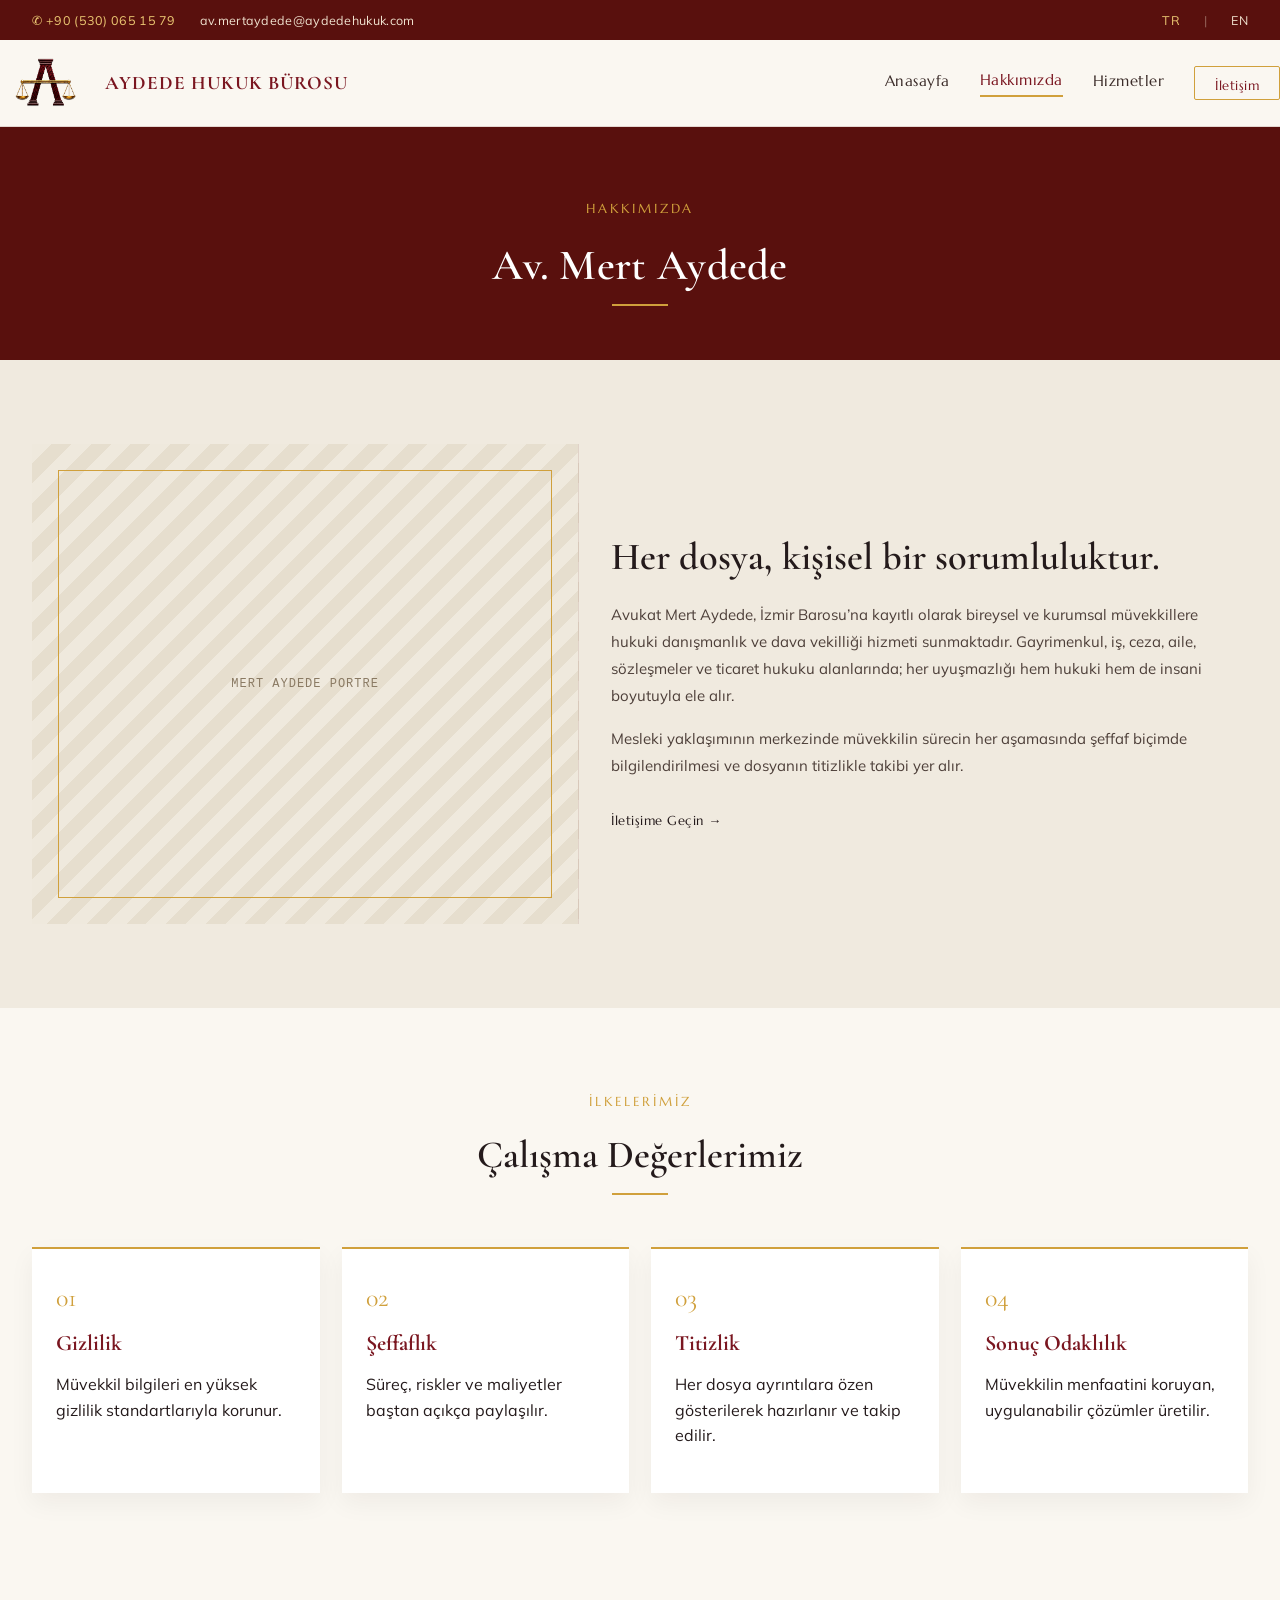
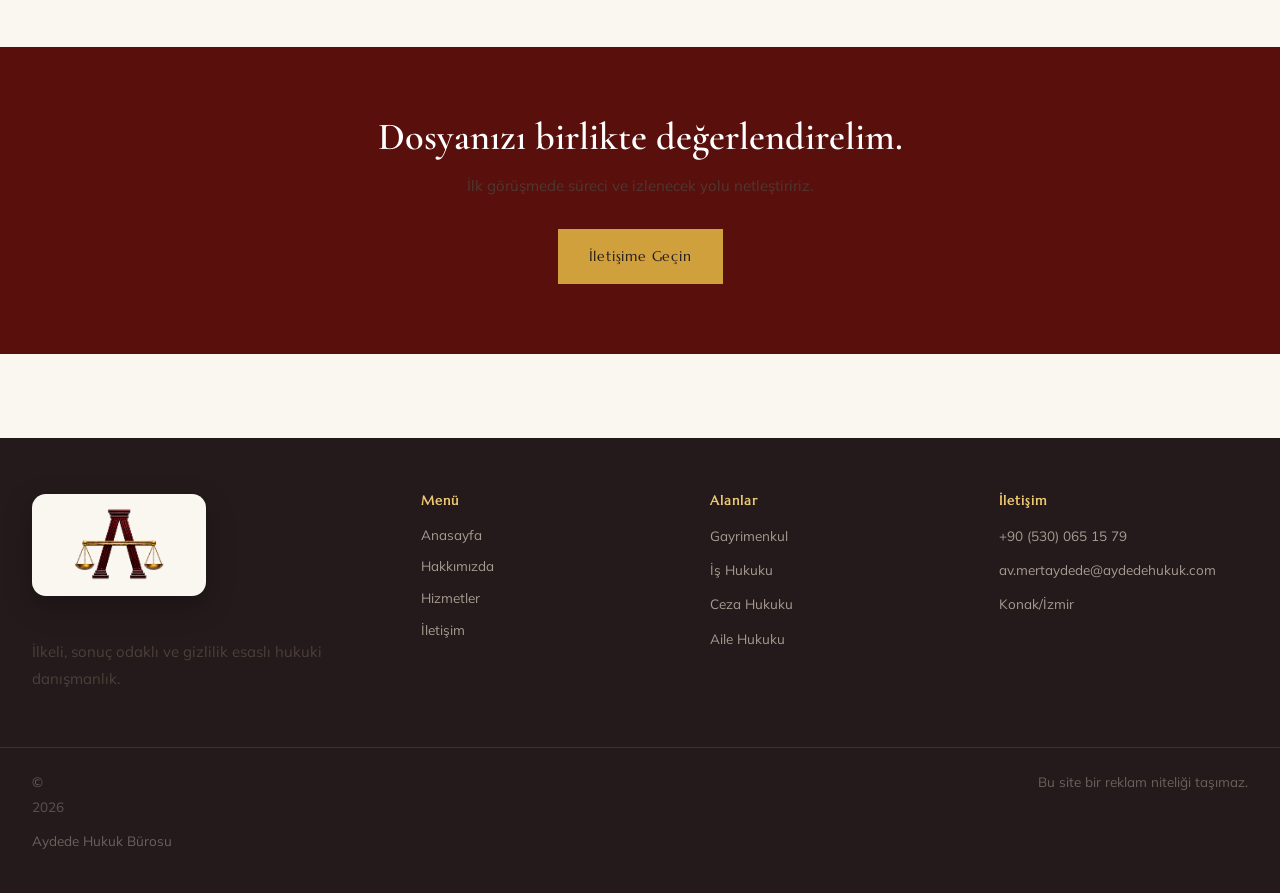
==== hakkimizda.html @ 03d7a8a7 "Refresh header/footer branding and add hero background - Footer logo: switch to the plain emblem (lo" ====
<!DOCTYPE html>
<html lang="tr">
  <head>
    <meta charset="UTF-8" />
    <meta name="viewport" content="width=device-width, initial-scale=1.0" />
    <title>Hakkımızda | Aydede Hukuk Bürosu</title>
    <meta name="description" content="Aydede Hukuk Bürosu’nun yaklaşımı, değerleri ve uzmanlık alanları." />
    <link rel="preconnect" href="https://fonts.googleapis.com" />
    <link rel="preconnect" href="https://fonts.gstatic.com" crossorigin />
    <link href="https://fonts.googleapis.com/css2?family=Cormorant+Garamond:wght@500;600;700&family=Marcellus&family=Mulish:wght@400;500;600;700&display=swap" rel="stylesheet" />
    <link rel="stylesheet" href="styles.css" />
  </head>
  <body>
    <div class="page-shell">
      <div class="utility-bar">
        <div class="utility-links">
          <span class="accent-text">✆ +90 (530) 065 15 79</span>
          <span>av.mertaydede@aydedehukuk.com</span>
        </div>
        <div class="utility-languages">
          <span class="accent-text">TR</span>
          <span class="separator">|</span>
          <span>EN</span>
        </div>
      </div>

      <header class="main-header">
        <div class="container nav-bar">
          <a class="brand" href="index.html">
            <img src="assets/brand/logo-mark-t.png" alt="Aydede Hukuk Bürosu" /><span class="brand-text">AYDEDE HUKUK BÜROSU</span>
          </a>
          <nav class="nav-links" aria-label="Ana navigasyon">
            <a href="index.html">Anasayfa</a>
            <a href="hakkimizda.html" class="active">Hakkımızda</a>
            <a href="hizmetler.html">Hizmetler</a>
            <a href="iletisim.html" class="contact-pill">İletişim</a>
          </nav>
        </div>
      </header>

      <main>
        <section class="page-hero">
          <div class="container">
            <p class="section-kicker">HAKKIMIZDA</p>
            <h1>Av. Mert Aydede</h1>
            <div class="divider center"></div>
          </div>
        </section>

        <section class="section about-section">
          <div class="container about-grid">
            <div class="about-visual" aria-hidden="true">
              <div class="about-frame"></div>
              <div class="about-placeholder">MERT AYDEDE PORTRE</div>
            </div>
            <div class="about-copy">
              <h2>Her dosya, kişisel bir sorumluluktur.</h2>
              <p>
                Avukat Mert Aydede, İzmir Barosu’na kayıtlı olarak bireysel ve kurumsal müvekkillere hukuki danışmanlık ve dava vekilliği hizmeti sunmaktadır. Gayrimenkul, iş, ceza, aile, sözleşmeler ve ticaret hukuku alanlarında; her uyuşmazlığı hem hukuki hem de insani boyutuyla ele alır.
              </p>
              <p>
                Mesleki yaklaşımının merkezinde müvekkilin sürecin her aşamasında şeffaf biçimde bilgilendirilmesi ve dosyanın titizlikle takibi yer alır.
              </p>
              <a class="text-link" href="iletisim.html">İletişime Geçin →</a>
            </div>
          </div>
        </section>

        <section class="section">
          <div class="container">
            <div class="section-heading">
              <p class="section-kicker">İLKELERİMİZ</p>
              <h2>Çalışma Değerlerimiz</h2>
              <div class="divider center"></div>
            </div>
            <div class="value-grid">
              <article class="value-card">
                <div class="card-index">01</div>
                <h3>Gizlilik</h3>
                <p>Müvekkil bilgileri en yüksek gizlilik standartlarıyla korunur.</p>
              </article>
              <article class="value-card">
                <div class="card-index">02</div>
                <h3>Şeffaflık</h3>
                <p>Süreç, riskler ve maliyetler baştan açıkça paylaşılır.</p>
              </article>
              <article class="value-card">
                <div class="card-index">03</div>
                <h3>Titizlik</h3>
                <p>Her dosya ayrıntılara özen gösterilerek hazırlanır ve takip edilir.</p>
              </article>
              <article class="value-card">
                <div class="card-index">04</div>
                <h3>Sonuç Odaklılık</h3>
                <p>Müvekkilin menfaatini koruyan, uygulanabilir çözümler üretilir.</p>
              </article>
            </div>
          </div>
        </section>

        <section class="section cta-section">
          <div class="container cta-box">
            <h2>Dosyanızı birlikte değerlendirelim.</h2>
            <p>İlk görüşmede süreci ve izlenecek yolu netleştiririz.</p>
            <a class="button primary dark" href="mailto:av.mertaydede@aydedehukuk.com">İletişime Geçin</a>
          </div>
        </section>
      </main>

      <footer class="site-footer">
        <div class="container footer-grid">
          <div>
            <img src="assets/brand/logo-mark-t.png" alt="Aydede Hukuk Bürosu" class="footer-logo" />
            <p>İlkeli, sonuç odaklı ve gizlilik esaslı hukuki danışmanlık.</p>
          </div>
          <div>
            <h3>Menü</h3>
            <a href="index.html">Anasayfa</a>
            <a href="hakkimizda.html">Hakkımızda</a>
            <a href="hizmetler.html">Hizmetler</a>
            <a href="iletisim.html">İletişim</a>
          </div>
          <div>
            <h3>Alanlar</h3>
            <span>Gayrimenkul</span>
            <span>İş Hukuku</span>
            <span>Ceza Hukuku</span>
            <span>Aile Hukuku</span>
          </div>
          <div>
            <h3>İletişim</h3>
            <span>+90 (530) 065 15 79</span>
            <span>av.mertaydede@aydedehukuk.com</span>
            <span>Konak/İzmir</span>
          </div>
        </div>
        <div class="container footer-bottom">
          <span>© <span id="year"></span> Aydede Hukuk Bürosu</span>
          <span>Bu site bir reklam niteliği taşımaz.</span>
        </div>
      </footer>
    </div>

    <script src="script.js"></script>
  </body>
</html>
---- styles.css ----
:root {
  color-scheme: light;
  font-family: 'Mulish', system-ui, -apple-system, BlinkMacSystemFont, 'Segoe UI', sans-serif;
  line-height: 1.6;
  font-weight: 400;
  color: #241a1b;
  background: #faf7f1;
  --deep: #7a1620;
  --deepA: #59100d;
  --deepB: #33090b;
  --acc: #d0a03c;
  --acc2: #ecc873;
  --text: #241a1b;
  --muted: #5a4c45;
  --surface: #faf7f1;
  --panel: #f0eadf;
}

* {
  box-sizing: border-box;
}

html {
  scroll-behavior: smooth;
}

body {
  margin: 0;
  background: #faf7f1;
  color: var(--text);
}

a {
  color: inherit;
  text-decoration: none;
}

img {
  display: block;
  max-width: 100%;
}

.page-shell {
  width: 100%;
  margin: 0;
  background: #faf7f1;
  overflow: hidden;
}

.container {
  width: min(1280px, 100%);
  margin: 0 auto;
  padding: 0 2rem;
}

.utility-bar {
  background: var(--deepA);
  color: #f0e2cf;
  display: flex;
  justify-content: space-between;
  align-items: center;
  padding: 10px 2rem;
  font-size: 12.5px;
  letter-spacing: 0.3px;
}

.utility-links,
.utility-languages {
  display: flex;
  gap: 24px;
  align-items: center;
}

.accent-text {
  color: var(--acc2);
}

.separator {
  opacity: 0.4;
}

.main-header {
  background: #faf7f1;
  border-bottom: 1px solid rgba(89, 16, 13, 0.14);
  position: sticky;
  top: 0;
  z-index: 20;
}

.nav-bar {
  display: flex;
  justify-content: space-between;
  align-items: center;
  padding: 18px 0;
}

.brand {
  display: inline-flex;
  align-items: center;
  gap: 14px;
}

.brand img {
  height: 50px;
}

.brand-text {
  font-family: 'Cormorant Garamond', serif;
  font-weight: 700;
  font-size: clamp(15px, 1.5vw, 20px);
  line-height: 1.05;
  letter-spacing: 1px;
  text-transform: uppercase;
  color: var(--deep);
  white-space: nowrap;
}

.nav-links {
  display: flex;
  gap: 30px;
  align-items: center;
  font-family: 'Marcellus', serif;
  font-size: 15px;
  letter-spacing: 0.5px;
  color: #3a2b28;
}

.nav-links a {
  padding-bottom: 3px;
}

.nav-links a.active,
.nav-links a:hover {
  color: var(--deep);
  border-bottom: 2px solid var(--acc);
}

.contact-pill {
  border: 1.5px solid var(--acc);
  color: var(--deep);
  padding: 9px 20px;
  border-radius: 2px;
  font-size: 13px;
}

.hero-section {
  background-color: #faf7f1;
  background-image:
    linear-gradient(
      90deg,
      rgba(250, 247, 241, 0.97) 0%,
      rgba(250, 247, 241, 0.9) 30%,
      rgba(250, 247, 241, 0.4) 52%,
      rgba(250, 247, 241, 0) 70%
    ),
    url('assets/mert-aydede-background.png');
  background-size: cover, contain;
  background-position: center, center right;
  background-repeat: no-repeat;
}

.hero-grid {
  display: grid;
  grid-template-columns: 1.05fr 0.95fr;
  gap: 0;
  min-height: 600px;
  align-items: center;
}

.hero-copy {
  padding: 82px 2rem 82px 2rem;
  display: flex;
  flex-direction: column;
  justify-content: center;
}

.section-kicker {
  font-family: 'Marcellus', serif;
  letter-spacing: 3px;
  font-size: 13px;
  color: var(--acc);
  margin: 0 0 22px;
}

h1,
h2,
h3 {
  font-family: 'Cormorant Garamond', serif;
  line-height: 1.08;
  margin: 0;
}

h1 {
  font-weight: 600;
  font-size: clamp(2.8rem, 5vw, 3.6rem);
  color: var(--text);
  letter-spacing: 0.3px;
  margin-bottom: 22px;
}

h2 {
  font-weight: 600;
  font-size: clamp(2rem, 3.6vw, 2.4rem);
  color: var(--text);
}

.divider {
  width: 56px;
  height: 2px;
  background: var(--acc);
  margin-bottom: 22px;
}

.divider.center {
  margin: 16px auto 0;
}

.hero-text,
.about-copy p,
.info-card p,
.testimonial-card p,
.cta-box p,
.site-footer p,
.site-footer span {
  font-size: 15px;
  line-height: 1.8;
  color: #4d3f39;
}

.hero-text {
  max-width: 440px;
  margin: 0 0 32px;
}

.hero-actions {
  display: flex;
  flex-wrap: wrap;
  gap: 14px;
}

.button {
  display: inline-block;
  padding: 15px 30px;
  font-family: 'Marcellus', serif;
  letter-spacing: 0.8px;
  font-size: 14px;
  border: 1.5px solid transparent;
  cursor: pointer;
}

.button.primary {
  background: var(--deep);
  color: white;
}

.button.secondary {
  border-color: #241a1b;
  color: #241a1b;
}

.button.primary.dark {
  background: var(--acc);
  color: #241a1b;
}

.hero-visual,
.about-visual {
  position: relative;
  background: repeating-linear-gradient(135deg, #efe9dd 0 14px, #e6dece 14px 28px);
  min-height: 560px;
  border-left: 1px solid rgba(89, 16, 13, 0.1);
}

.hero-frame,
.about-frame {
  position: absolute;
  inset: 26px;
  border: 1px solid var(--acc);
}

.hero-placeholder,
.about-placeholder {
  position: absolute;
  inset: 0;
  display: flex;
  align-items: center;
  justify-content: center;
  font-family: ui-monospace, monospace;
  font-size: 12px;
  color: #8a7a63;
  letter-spacing: 1px;
}

.stats-bar {
  display: grid;
  grid-template-columns: repeat(4, 1fr);
  background: var(--deepA);
  color: #f3e6d3;
}

.stat-item {
  padding: 34px 30px;
  border-right: 1px solid rgba(255, 255, 255, 0.1);
}

.stat-item:last-child {
  border-right: none;
}

.stat-number {
  font-family: 'Cormorant Garamond', serif;
  font-size: 44px;
  color: var(--acc2);
  line-height: 1;
}

.stat-label {
  font-size: 12.5px;
  letter-spacing: 0.5px;
  margin-top: 4px;
  opacity: 0.85;
}

.section {
  padding: 84px 0;
}

.practice-section {
  background: #faf7f1;
  text-align: center;
}

.section-heading {
  margin-bottom: 52px;
  text-align: center;
}

.cards-grid {
  display: grid;
  grid-template-columns: repeat(3, 1fr);
  gap: 1px;
  background: rgba(89, 16, 13, 0.12);
  border: 1px solid rgba(89, 16, 13, 0.12);
}

.info-card {
  background: #faf7f1;
  padding: 40px 34px;
  text-align: left;
}

.card-index {
  font-family: 'Cormorant Garamond', serif;
  font-size: 26px;
  color: var(--acc);
  margin-bottom: 14px;
}

.info-card h3 {
  font-size: 25px;
  font-weight: 600;
  margin: 0 0 10px;
  color: var(--deep);
}

.info-card a,
.text-link {
  display: inline-block;
  margin-top: 16px;
  font-family: 'Marcellus', serif;
  font-size: 13px;
  letter-spacing: 0.5px;
  color: #241a1b;
}

.about-section {
  background: #f0eadf;
}

.about-grid {
  display: grid;
  grid-template-columns: 0.9fr 1.1fr;
  gap: 0;
}

.about-visual {
  min-height: 480px;
  border-left: none;
  border-right: 1px solid rgba(89, 16, 13, 0.1);
}

.about-copy {
  padding: 80px 2rem;
  display: flex;
  flex-direction: column;
  justify-content: center;
}

.about-copy h2 {
  margin: 0 0 22px;
}

.about-copy p {
  margin: 0 0 16px;
}

.testimonial-section {
  padding: 88px 0;
  background: #faf7f1;
}

.testimonial-card {
  text-align: center;
  max-width: 840px;
  margin: 0 auto;
}

.quote-mark {
  font-family: 'Cormorant Garamond', serif;
  font-size: 80px;
  color: var(--acc);
  line-height: 0.5;
  height: 40px;
}

.testimonial-card p {
  font-family: 'Cormorant Garamond', serif;
  font-style: italic;
  font-size: 32px;
  line-height: 1.4;
  color: #241a1b;
  margin: 0 auto 28px;
}

.testimonial-card span {
  font-family: 'Marcellus', serif;
  letter-spacing: 1px;
  font-size: 13px;
  color: var(--deep);
}

.cta-section {
  padding: 70px 0 84px;
}

.cta-box {
  background: var(--deepA);
  color: #f3e6d3;
  padding: 70px 44px;
  text-align: center;
}

.cta-box h2 {
  color: white;
  margin-bottom: 14px;
}

.cta-box p {
  opacity: 0.85;
  max-width: 560px;
  margin: 0 auto 30px;
}

.site-footer {
  background: #241a1b;
  color: #c9bcae;
  padding: 56px 0 30px;
}

.footer-grid {
  display: grid;
  grid-template-columns: 1.4fr 1fr 1fr 1fr;
  gap: 40px;
  padding-bottom: 40px;
  border-bottom: 1px solid rgba(255, 255, 255, 0.1);
}

.footer-logo {
  display: inline-block;
  height: 74px;
  box-sizing: content-box;
  padding: 14px 20px;
  background: var(--surface);
  border-radius: 14px;
  box-shadow: 0 10px 28px rgba(0, 0, 0, 0.28);
  margin-bottom: 20px;
}

.site-footer h3 {
  font-family: 'Marcellus', serif;
  letter-spacing: 1px;
  color: var(--acc2);
  font-size: 13px;
  margin: 0 0 16px;
}

.site-footer a,
.site-footer span {
  display: block;
  margin-bottom: 10px;
  font-size: 13.5px;
  opacity: 0.8;
  color: #c9bcae;
}

.footer-bottom {
  padding-top: 22px;
  font-size: 12px;
  opacity: 0.55;
  display: flex;
  justify-content: space-between;
  gap: 1rem;
}

@media (max-width: 960px) {
  .hero-grid,
  .about-grid,
  .footer-grid,
  .cards-grid,
  .contact-layout {
    grid-template-columns: 1fr;
  }

  .hero-grid {
    min-height: auto;
  }

  .hero-section {
    background-image:
      linear-gradient(
        180deg,
        rgba(250, 247, 241, 0.9) 0%,
        rgba(250, 247, 241, 0.9) 100%
      ),
      url('assets/mert-aydede-background.png');
    background-position: center;
  }

  .hero-visual,
  .about-visual {
    min-height: 320px;
    border-left: none;
    border-right: none;
  }

  .stats-bar {
    grid-template-columns: repeat(2, 1fr);
  }
}

@media (max-width: 760px) {
  .utility-bar,
  .hero-copy,
  .about-copy,
  .cta-box,
  .contact-form-card,
  .contact-info-card {
    padding-left: 1.25rem;
    padding-right: 1.25rem;
  }

  .nav-bar {
    flex-direction: column;
    align-items: flex-start;
    gap: 0.75rem;
  }

  .nav-links {
    flex-wrap: wrap;
    gap: 18px;
  }

  .stats-bar {
    grid-template-columns: 1fr;
  }

  .footer-bottom {
    flex-direction: column;
  }
}

.page-hero {
  background: var(--deepA);
  color: #f3e6d3;
  padding: 72px 0 54px;
  text-align: center;
}

.page-hero h1 {
  color: #fff;
  font-size: clamp(2.2rem, 4vw, 2.7rem);
  margin-bottom: 12px;
}

.value-grid {
  display: grid;
  grid-template-columns: repeat(4, 1fr);
  gap: 22px;
}

.value-card {
  background: #fff;
  border-top: 2px solid var(--acc);
  padding: 28px 24px;
  box-shadow: 0 10px 24px rgba(33, 12, 12, 0.05);
}

.value-card h3 {
  color: var(--deep);
  font-size: 22px;
  margin: 0 0 8px;
}

.services-list {
  display: grid;
  gap: 18px;
}

.service-item {
  background: #fff;
  padding: 28px 30px;
  border-left: 3px solid var(--acc);
  box-shadow: 0 10px 24px rgba(33, 12, 12, 0.05);
}

.service-item h3 {
  color: var(--deep);
  margin: 0 0 10px;
  font-size: 24px;
}

.contact-layout {
  display: grid;
  grid-template-columns: 1.1fr 0.9fr;
  gap: 0;
  box-shadow: 0 16px 60px rgba(33, 12, 12, 0.06);
}

.contact-form-card {
  background: #fff;
  padding: 56px 44px;
}

.contact-form-card h2 {
  margin-bottom: 8px;
}

.contact-form-card p {
  margin-top: 0;
  margin-bottom: 24px;
}

.contact-form {
  display: grid;
  gap: 16px;
}

.form-row {
  display: grid;
  gap: 8px;
}

.form-row label {
  font-family: 'Marcellus', serif;
  font-size: 12px;
  letter-spacing: 0.8px;
  color: var(--deep);
}

.contact-form input,
.contact-form textarea {
  width: 100%;
  padding: 13px 14px;
  border: 1px solid rgba(89, 16, 13, 0.2);
  background: #fff;
  font-size: 14px;
  color: var(--text);
  outline: none;
}

.contact-form button {
  width: fit-content;
  border: none;
  cursor: pointer;
  background: var(--deep);
  color: #fff;
  padding: 14px 28px;
  font-family: 'Marcellus', serif;
  letter-spacing: 0.8px;
  font-size: 14px;
}

.contact-info-card {
  background: var(--deepA);
  color: #f3e6d3;
  padding: 56px 44px;
}

.contact-info-card .section-kicker {
  color: var(--acc2);
  margin-bottom: 28px;
}

.info-block {
  margin-bottom: 24px;
}

.info-block h3 {
  margin: 0 0 4px;
  color: #fff;
  font-size: 20px;
}

.info-block p {
  margin: 0;
  line-height: 1.7;
  color: #f3e6d3;
  opacity: 0.9;
}

@media (max-width: 960px) {
  .value-grid {
    grid-template-columns: repeat(2, 1fr);
  }
}

@media (max-width: 760px) {
  .value-grid {
    grid-template-columns: 1fr;
  }
}

/* Enlarged, clickable hero kicker that opens the portrait modal */
.kicker-trigger {
  border: 0;
  background: none;
  padding: 0;
  cursor: pointer;
  font-size: clamp(24px, 3.2vw, 34px);
  letter-spacing: 4px;
  color: var(--acc);
  transition: color 0.2s ease;
}

.kicker-trigger:hover,
.kicker-trigger:focus-visible {
  color: var(--acc2);
  text-decoration: underline;
  text-underline-offset: 6px;
  text-decoration-thickness: 1px;
}

.kicker-trigger:focus-visible {
  outline: 2px solid var(--acc);
  outline-offset: 6px;
}

/* Image pop-up modal */
.image-modal {
  position: fixed;
  inset: 0;
  z-index: 1000;
  display: flex;
  align-items: center;
  justify-content: center;
  padding: clamp(12px, 2vw, 28px);
}

.image-modal[hidden] {
  display: none;
}

.image-modal__backdrop {
  position: absolute;
  inset: 0;
  background: rgba(33, 9, 11, 0.82);
  backdrop-filter: blur(2px);
}

.image-modal__dialog {
  position: relative;
  z-index: 1;
  width: 100%;
  max-width: min(1700px, 100%);
  max-height: 96vh;
  animation: modalIn 0.25s ease;
}

.image-modal__img {
  display: block;
  width: 100%;
  max-width: 100%;
  max-height: 96vh;
  height: auto;
  border-radius: 6px;
  box-shadow: 0 30px 80px rgba(0, 0, 0, 0.5);
}

.image-modal__close {
  position: absolute;
  top: 14px;
  right: 14px;
  width: 44px;
  height: 44px;
  border-radius: 50%;
  border: 0;
  background: var(--acc);
  color: var(--deepB);
  font-size: 24px;
  line-height: 1;
  cursor: pointer;
  display: flex;
  align-items: center;
  justify-content: center;
  box-shadow: 0 6px 18px rgba(0, 0, 0, 0.4);
  transition: background 0.2s ease, transform 0.2s ease;
}

.image-modal__close:hover {
  background: var(--acc2);
  transform: scale(1.05);
}

@keyframes modalIn {
  from {
    opacity: 0;
    transform: scale(0.96);
  }
  to {
    opacity: 1;
    transform: scale(1);
  }
}

body.modal-open {
  overflow: hidden;
}

@media (max-width: 760px) {
  .image-modal__close {
    top: 8px;
    right: 8px;
    width: 38px;
    height: 38px;
  }

  .kicker-trigger {
    letter-spacing: 3px;
  }
}
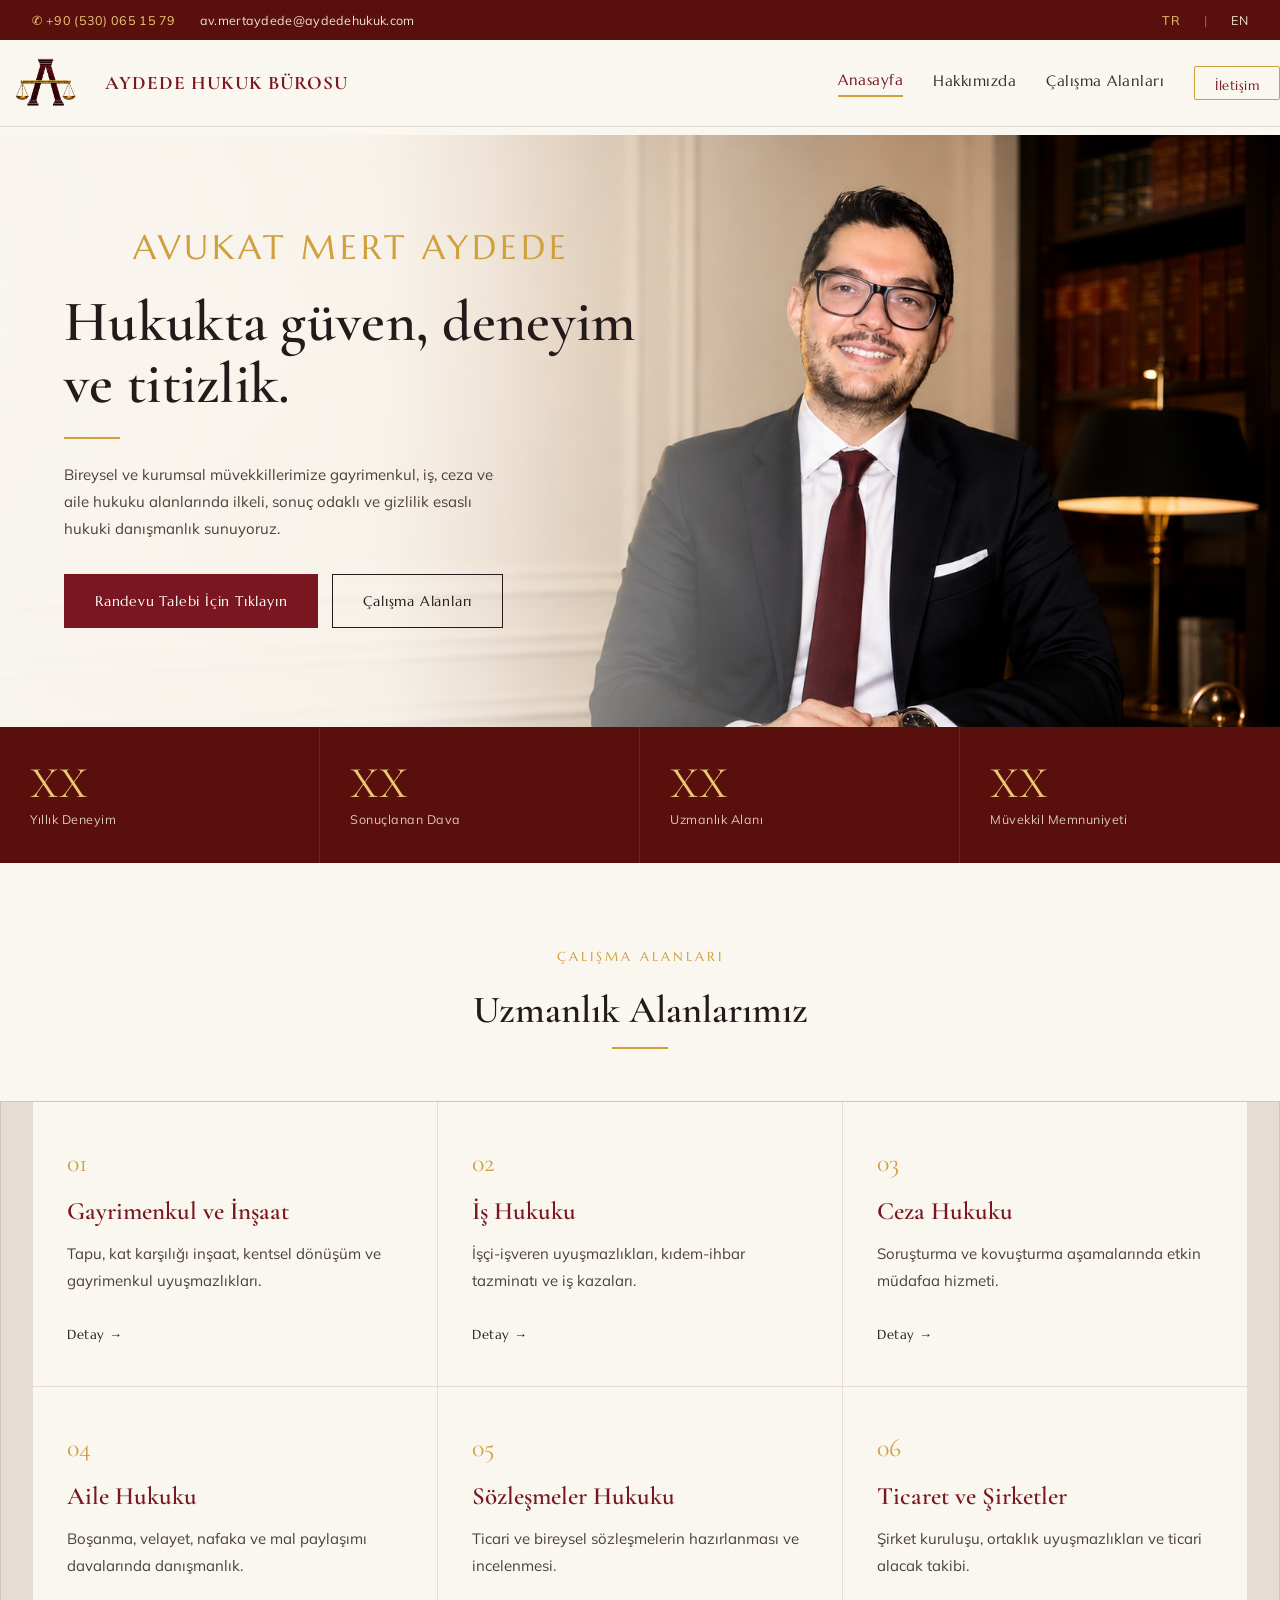
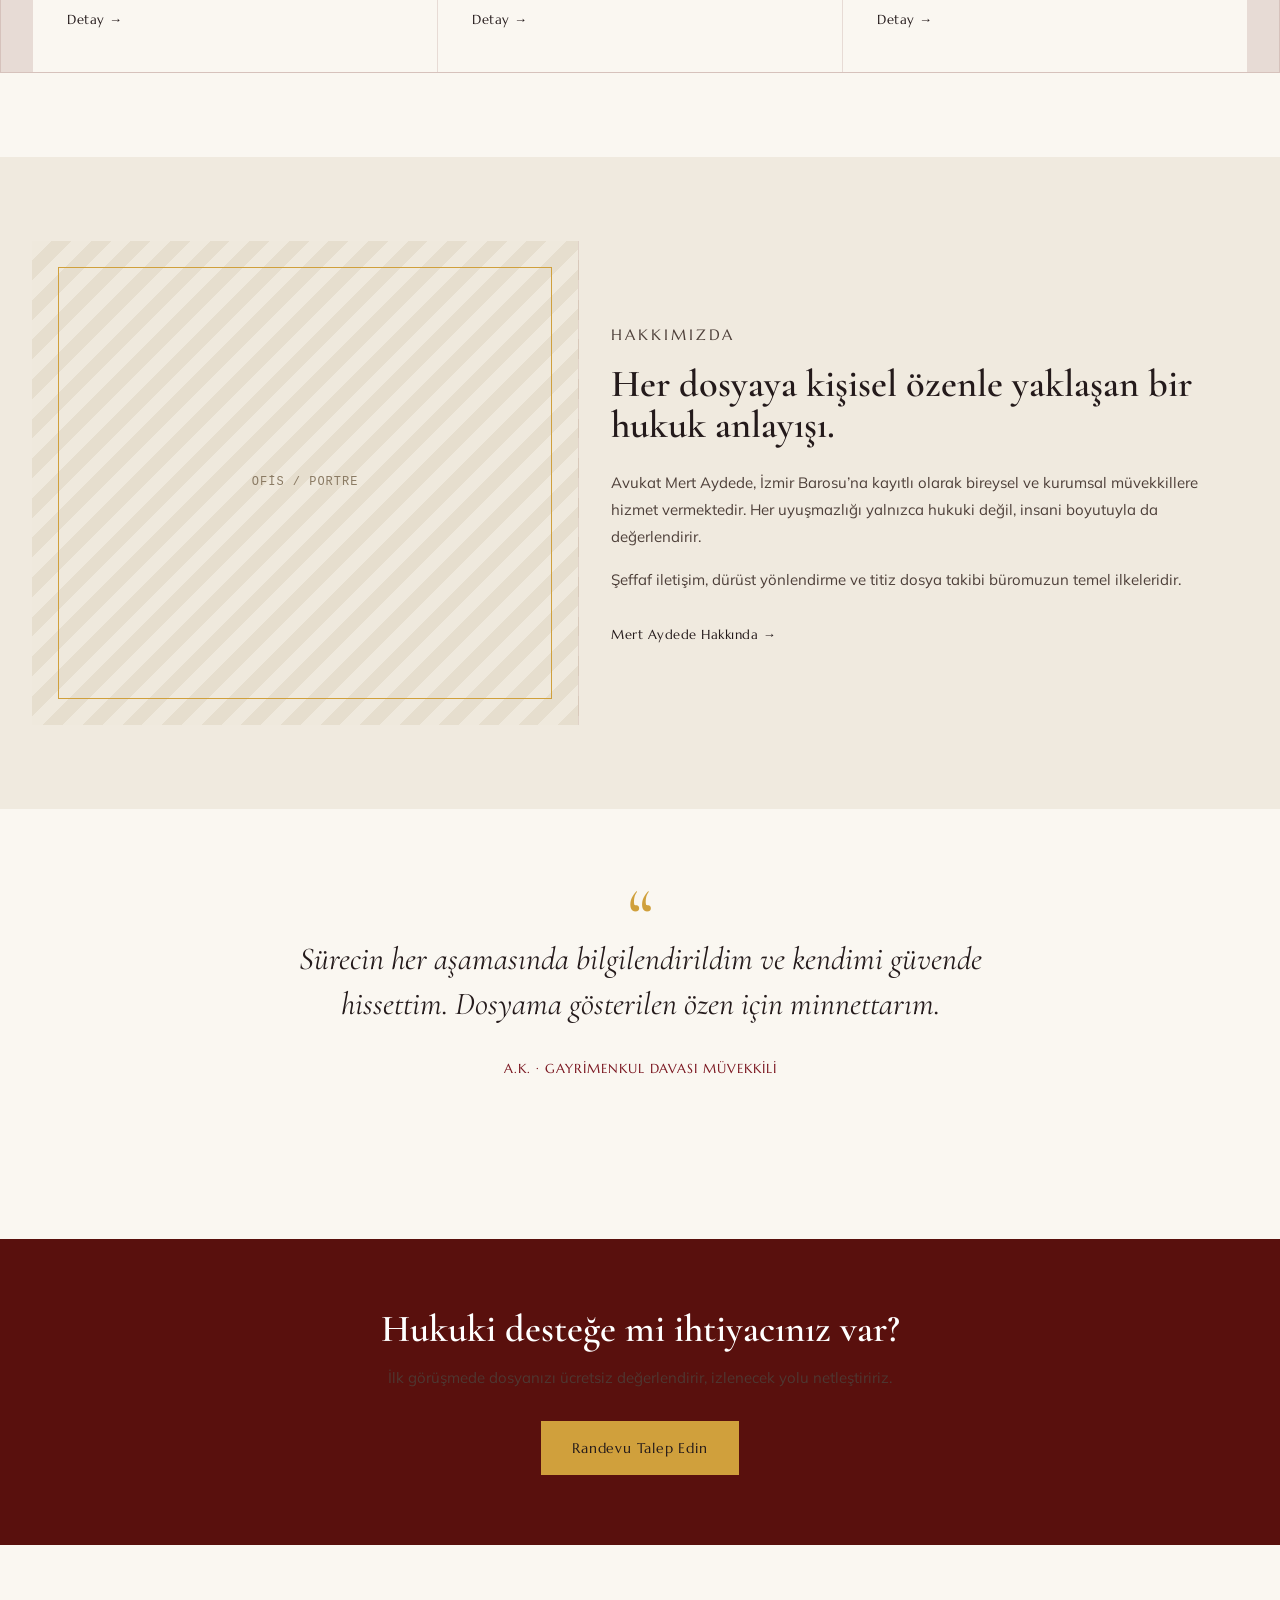
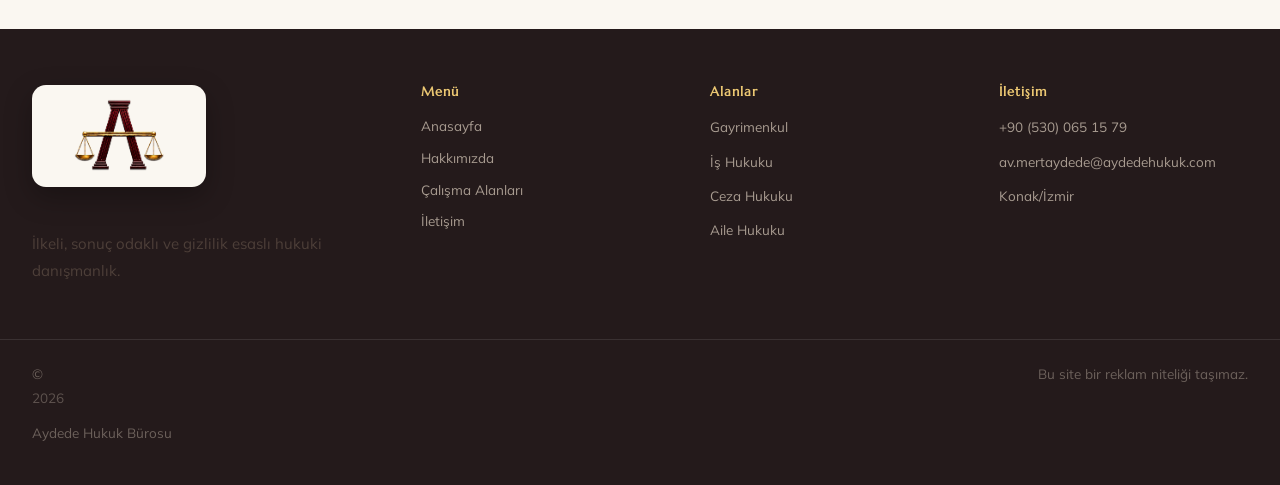
==== commit a67fa88e: "Geçici "site yenileniyor" sayfası + tüm sayfalardan yönlendirme Site yenileme çalışması süresince ay" ====
--- a/hakkimizda.html
+++ b/hakkimizda.html
@@ -2,13 +2,123 @@
 <html lang="tr">
   <head>
     <meta charset="UTF-8" />
+    <!-- ==== GEÇİCİ YÖNLENDİRME · site yenileme çalışması ====
+         Bu sayfa, yenileme bitene kadar ana sayfadaki geçici bilgilendirme
+         sayfasına yönlendirilir. Sayfanın kendi içeriği aşağıda korunmaktadır.
+         KALDIRMAK İÇİN: aşağıdaki iki satırı ve bu yorum bloğunu silin.
+         Ayrıntı: CHANGELOG.txt -> "BEKLEYEN / SIRADAKİ İŞLER" -> Yayın durumu -->
+    <script>window.location.replace('/');</script>
+    <meta http-equiv="refresh" content="0; url=/" />
+    <!-- ==== /GEÇİCİ YÖNLENDİRME ==== -->
     <meta name="viewport" content="width=device-width, initial-scale=1.0" />
     <title>Hakkımızda | Aydede Hukuk Bürosu</title>
     <meta name="description" content="Aydede Hukuk Bürosu’nun yaklaşımı, değerleri ve uzmanlık alanları." />
+    <!-- Favicon / site simgesi -->
+    <link rel="icon" href="favicon.ico" sizes="any" />
+    <link rel="icon" type="image/png" sizes="96x96" href="assets/favicon/favicon-96x96.png" />
+    <link rel="icon" type="image/png" sizes="48x48" href="assets/favicon/favicon-48x48.png" />
+    <link rel="icon" type="image/png" sizes="32x32" href="assets/favicon/favicon-32x32.png" />
+    <link rel="icon" type="image/png" sizes="16x16" href="assets/favicon/favicon-16x16.png" />
+    <link rel="apple-touch-icon" sizes="180x180" href="assets/favicon/apple-touch-icon.png" />
+    <link rel="manifest" href="site.webmanifest" />
     <link rel="preconnect" href="https://fonts.googleapis.com" />
     <link rel="preconnect" href="https://fonts.gstatic.com" crossorigin />
     <link href="https://fonts.googleapis.com/css2?family=Cormorant+Garamond:wght@500;600;700&family=Marcellus&family=Mulish:wght@400;500;600;700&display=swap" rel="stylesheet" />
     <link rel="stylesheet" href="styles.css" />
+    <script type="application/ld+json">
+    {
+      "@context": "https://schema.org",
+      "@type": "Attorney",
+      "@id": "https://aydedehukuk.com/#business",
+      "name": "Aydede Hukuk Bürosu",
+      "legalName": "Aydede Hukuk Bürosu",
+      "description": "İzmir merkezli hukuk bürosu; bireysel ve kurumsal müvekkillere gayrimenkul, iş, ceza, aile, sözleşmeler ve ticaret hukuku alanlarında hukuki danışmanlık ve dava vekilliği.",
+      "url": "https://aydedehukuk.com",
+      "image": "https://aydedehukuk.com/assets/avukat-mert-aydede.png",
+      "logo": "https://aydedehukuk.com/assets/brand/logo-mark-t.png",
+      "telephone": "+905300651579",
+      "email": "av.mertaydede@aydedehukuk.com",
+      "address": {
+            "@type": "PostalAddress",
+            "streetAddress": "Konak Mah. Milli Kütüphane Cad. No: 19, Tibaş İş Hanı, Kat: 2, 205",
+            "addressLocality": "Konak",
+            "addressRegion": "İzmir",
+            "postalCode": "35250",
+            "addressCountry": "TR"
+      },
+      "areaServed": {
+            "@type": "City",
+            "name": "İzmir"
+      },
+      "openingHoursSpecification": [
+            {
+                  "@type": "OpeningHoursSpecification",
+                  "dayOfWeek": [
+                        "Monday",
+                        "Tuesday",
+                        "Wednesday",
+                        "Thursday",
+                        "Friday",
+                        "Saturday"
+                  ],
+                  "opens": "09:00",
+                  "closes": "18:00"
+            }
+      ],
+      "knowsAbout": [
+            "Gayrimenkul Hukuku",
+            "İş Hukuku",
+            "Ceza Hukuku",
+            "Aile Hukuku",
+            "Sözleşmeler Hukuku",
+            "Ticaret Hukuku"
+      ],
+      "founder": {
+            "@type": "Person",
+            "@id": "https://aydedehukuk.com/#mert-aydede",
+            "name": "Mert Aydede",
+            "honorificPrefix": "Av.",
+            "jobTitle": "Avukat",
+            "worksFor": {
+                  "@id": "https://aydedehukuk.com/#business"
+            },
+            "memberOf": {
+                  "@type": "Organization",
+                  "name": "İzmir Barosu"
+            },
+            "identifier": {
+                  "@type": "PropertyValue",
+                  "propertyID": "İzmir Barosu Sicil No",
+                  "value": "19573"
+            },
+            "telephone": "+905300651579",
+            "email": [
+                  "av.mertaydede@aydedehukuk.com",
+                  "av.mertaydede@outlook.com"
+            ],
+            "image": "https://aydedehukuk.com/assets/avukat-mert-aydede.png"
+      },
+      "employee": {
+            "@id": "https://aydedehukuk.com/#mert-aydede"
+      },
+      "contactPoint": [
+            {
+                  "@type": "ContactPoint",
+                  "contactType": "İletişim",
+                  "telephone": "+905300651579",
+                  "email": "av.mertaydede@aydedehukuk.com",
+                  "availableLanguage": [
+                        "Turkish"
+                  ]
+            },
+            {
+                  "@type": "ContactPoint",
+                  "contactType": "KEP (Kayıtlı Elektronik Posta)",
+                  "email": "mert.aydede@hs02.kep.tr"
+            }
+      ]
+}
+    </script>
   </head>
   <body>
     <div class="page-shell">
@@ -29,7 +139,8 @@
           <a class="brand" href="index.html">
             <img src="assets/brand/logo-mark-t.png" alt="Aydede Hukuk Bürosu" /><span class="brand-text">AYDEDE HUKUK BÜROSU</span>
           </a>
-          <nav class="nav-links" aria-label="Ana navigasyon">
+          <button class="nav-toggle" type="button" aria-label="Menüyü aç/kapat" aria-controls="primaryNav" aria-expanded="false"><span></span><span></span><span></span></button>
+          <nav class="nav-links" id="primaryNav" aria-label="Ana navigasyon">
             <a href="index.html">Anasayfa</a>
             <a href="hakkimizda.html" class="active">Hakkımızda</a>
             <a href="hizmetler.html">Hizmetler</a>
--- a/styles.css
+++ b/styles.css
@@ -129,6 +129,11 @@
   padding-bottom: 3px;
 }
 
+/* Mobile menu toggle — hidden on desktop, shown only in the mobile media query */
+.nav-toggle {
+  display: none;
+}
+
 .nav-links a.active,
 .nav-links a:hover {
   color: var(--deep);
@@ -153,7 +158,7 @@
       rgba(250, 247, 241, 0.4) 52%,
       rgba(250, 247, 241, 0) 70%
     ),
-    url('assets/mert-aydede-background.png');
+    url('assets/mert-aydede-background.jpg');
   background-size: cover, contain;
   background-position: center, center right;
   background-repeat: no-repeat;
@@ -165,6 +170,11 @@
   gap: 0;
   min-height: 600px;
   align-items: center;
+}
+
+/* Portrait shown as its own clean block on mobile (see media query); hidden on desktop */
+.hero-mobile-photo {
+  display: none;
 }
 
 .hero-copy {
@@ -525,15 +535,22 @@
     min-height: auto;
   }
 
+  /* On mobile, drop the faint background and show the portrait as a clean block */
   .hero-section {
-    background-image:
-      linear-gradient(
-        180deg,
-        rgba(250, 247, 241, 0.9) 0%,
-        rgba(250, 247, 241, 0.9) 100%
-      ),
-      url('assets/mert-aydede-background.png');
-    background-position: center;
+    background-image: none;
+    background-color: #faf7f1;
+  }
+
+  .hero-copy {
+    padding-top: 56px;
+    padding-bottom: 28px;
+  }
+
+  .hero-mobile-photo {
+    display: block;
+    width: 100%;
+    height: auto;
+    border-radius: 10px;
   }
 
   .hero-visual,
@@ -559,15 +576,84 @@
     padding-right: 1.25rem;
   }
 
+  /* Keep brand + hamburger on one row; menu drops below when open */
   .nav-bar {
+    flex-wrap: wrap;
+  }
+
+  .brand {
+    gap: 10px;
+  }
+
+  .brand img {
+    height: 44px;
+  }
+
+  .brand-text {
+    font-size: 14px;
+    letter-spacing: 0.5px;
+  }
+
+  .nav-toggle {
+    display: inline-flex;
     flex-direction: column;
-    align-items: flex-start;
-    gap: 0.75rem;
+    justify-content: center;
+    gap: 5px;
+    width: 44px;
+    height: 44px;
+    padding: 11px;
+    border: 1px solid rgba(89, 16, 13, 0.25);
+    border-radius: 8px;
+    background: none;
+    cursor: pointer;
+  }
+
+  .nav-toggle span {
+    display: block;
+    width: 100%;
+    height: 2px;
+    background: var(--deep);
+    transition: transform 0.25s ease, opacity 0.25s ease;
+  }
+
+  .nav-toggle[aria-expanded='true'] span:nth-child(1) {
+    transform: translateY(7px) rotate(45deg);
+  }
+
+  .nav-toggle[aria-expanded='true'] span:nth-child(2) {
+    opacity: 0;
+  }
+
+  .nav-toggle[aria-expanded='true'] span:nth-child(3) {
+    transform: translateY(-7px) rotate(-45deg);
   }
 
   .nav-links {
-    flex-wrap: wrap;
-    gap: 18px;
+    display: none;
+    order: 3;
+    flex-basis: 100%;
+    flex-direction: column;
+    gap: 0;
+    padding-top: 6px;
+  }
+
+  .nav-links.open {
+    display: flex;
+  }
+
+  .nav-links a {
+    min-height: 44px;
+    display: flex;
+    align-items: center;
+    padding: 10px 4px;
+    border-bottom: 1px solid rgba(89, 16, 13, 0.08);
+  }
+
+  /* Prevent iOS Safari from auto-zooming when a form field is focused */
+  .contact-form input,
+  .contact-form textarea,
+  .contact-form button {
+    font-size: 16px;
   }
 
   .stats-bar {
